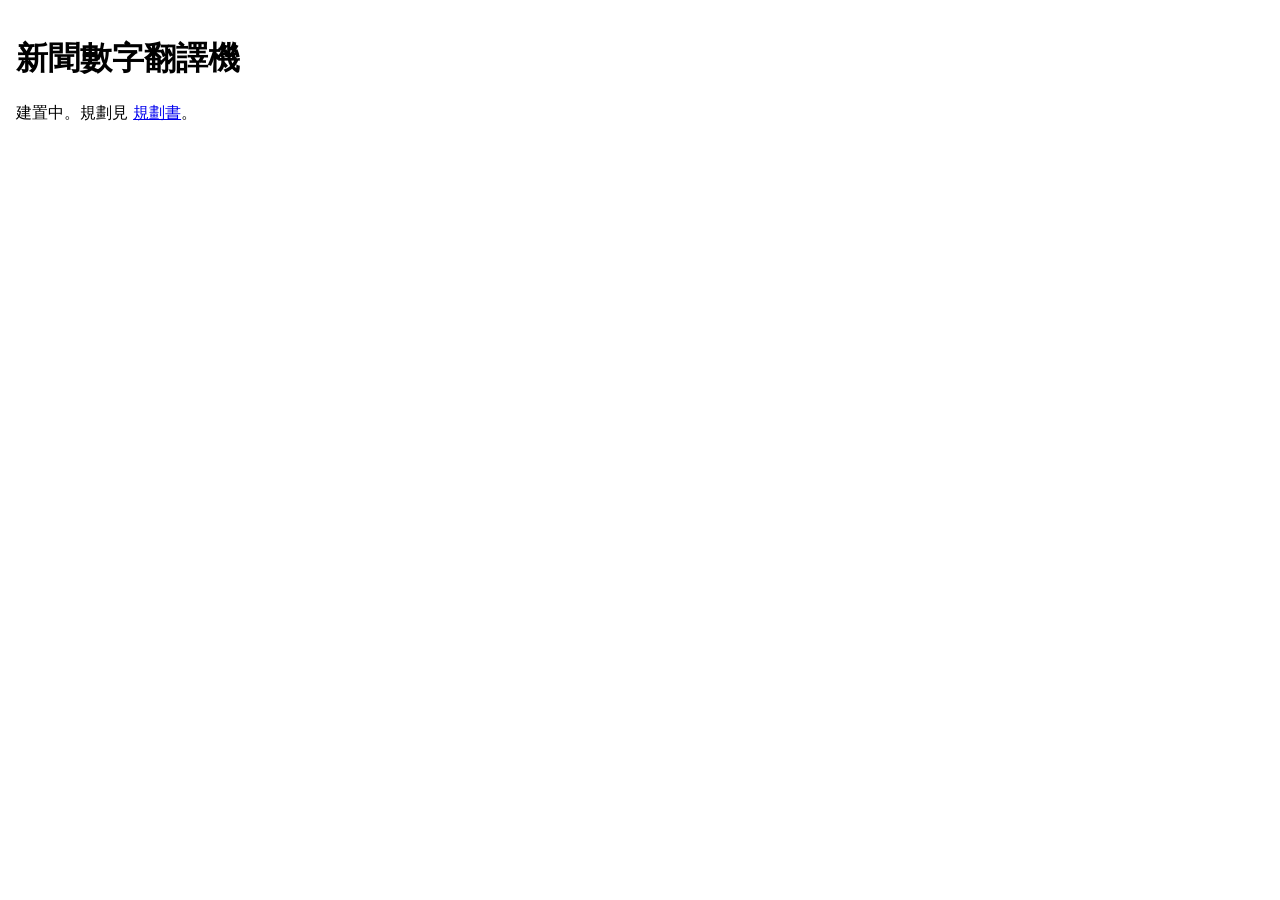
==== index.html @ d548d838 "Initial project scaffold and planning doc Co-Authored-By: Claude Opus 5.5 <noreply@anthropic.com>" ====
<!doctype html>
<html lang="zh-Hant-TW">
<head>
  <meta charset="utf-8">
  <meta name="viewport" content="width=device-width, initial-scale=1">
  <title>新聞數字翻譯機</title>
  <link rel="stylesheet" href="assets/css/style.css">
</head>
<body>
  <main>
    <h1>新聞數字翻譯機</h1>
    <p>建置中。規劃見 <a href="https://github.com/falltwo/news-number-translator/blob/main/docs/規劃書.md">規劃書</a>。</p>
    <!-- TODO(組員):輸入列(月薪/年齡/單價)與新聞卡片容器,見規劃書第 4、5 點 -->
    <section id="cards"></section>
  </main>
  <script src="assets/js/app.js"></script>
</body>
</html>
---- assets/css/style.css ----
/* TODO(組員):手機優先版面,375px 寬不可橫向捲動(規劃書第 8、10 點) */
body { margin: 0; padding: 16px; font-family: system-ui, sans-serif; }
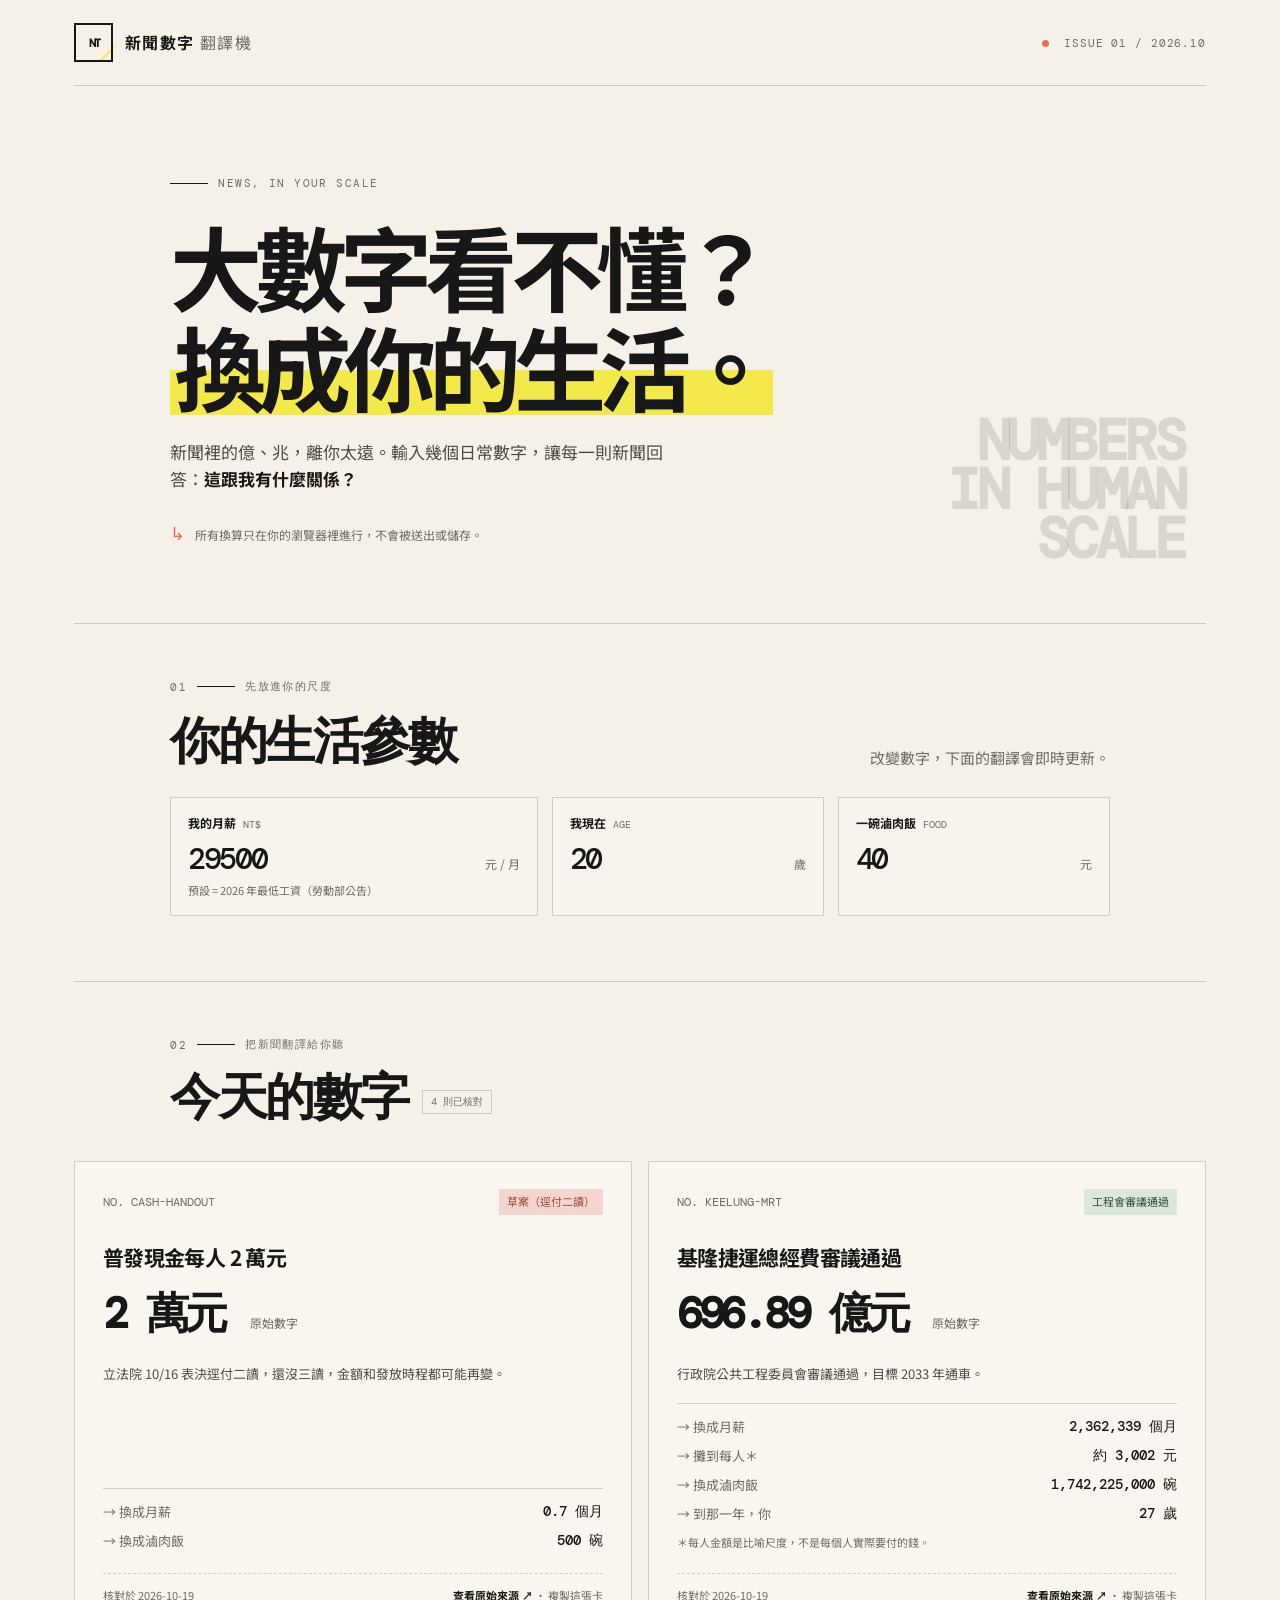
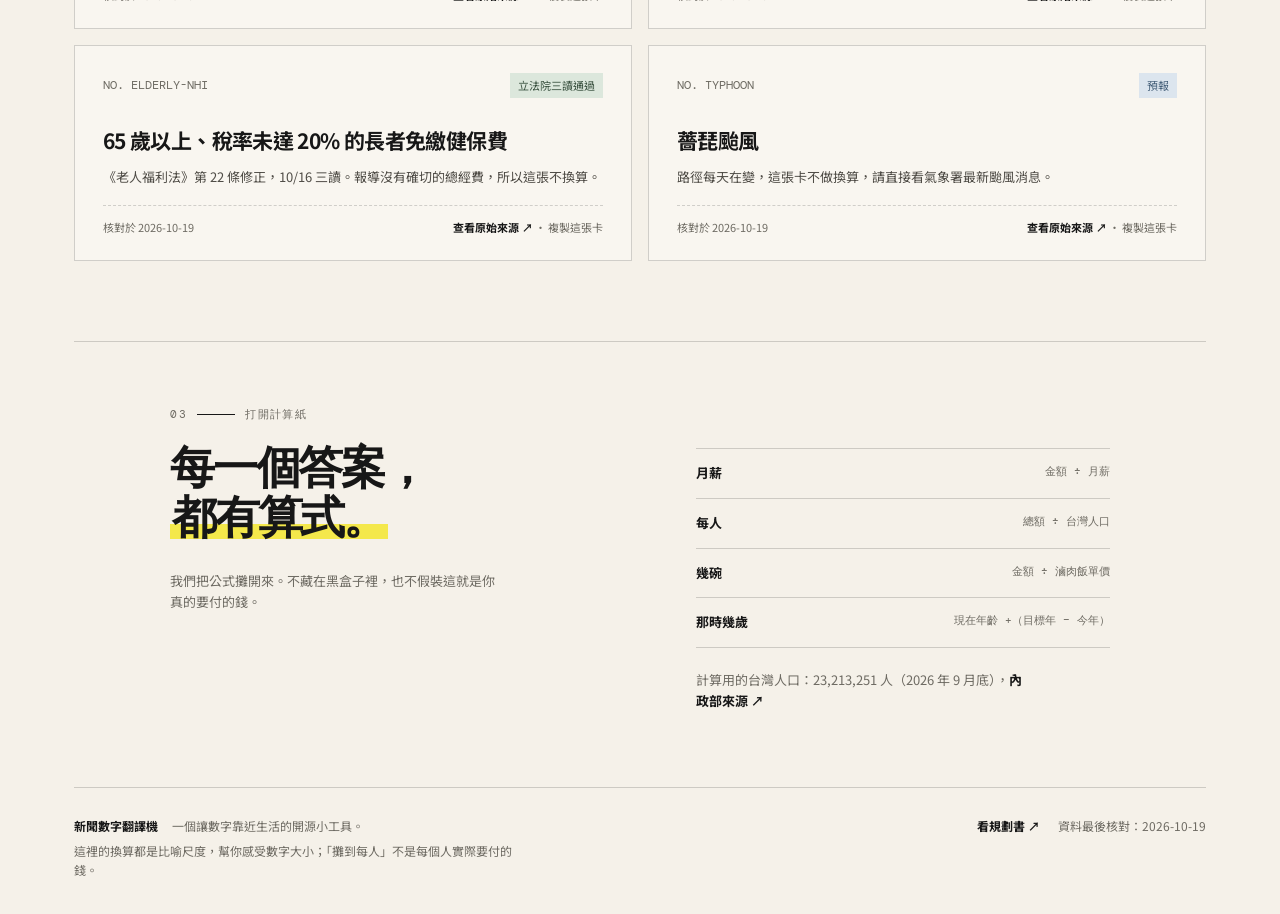
==== commit b04e51f0: "feat: add editorial frontend and first verified news cards - 匯入「報紙編輯台」風格前端（首頁、樣式、換算與渲染、公式測試） - 沒有金額的" ====
--- a/index.html
+++ b/index.html
@@ -3,16 +3,84 @@
 <head>
   <meta charset="utf-8">
   <meta name="viewport" content="width=device-width, initial-scale=1">
-  <title>新聞數字翻譯機</title>
+  <meta name="description" content="把新聞裡看不懂的大數字，翻譯成你的月薪、滷肉飯與未來年齡。">
+  <title>新聞數字翻譯機｜這個數字，換成你的生活是什麼？</title>
+  <link rel="preconnect" href="https://fonts.googleapis.com">
+  <link rel="preconnect" href="https://fonts.gstatic.com" crossorigin>
+  <link href="https://fonts.googleapis.com/css2?family=Noto+Sans+TC:wght@400;500;700;900&display=swap" rel="stylesheet">
   <link rel="stylesheet" href="assets/css/style.css">
 </head>
 <body>
-  <main>
-    <h1>新聞數字翻譯機</h1>
-    <p>建置中。規劃見 <a href="https://github.com/falltwo/news-number-translator/blob/main/docs/規劃書.md">規劃書</a>。</p>
-    <!-- TODO(組員):輸入列(月薪/年齡/單價)與新聞卡片容器,見規劃書第 4、5 點 -->
-    <section id="cards"></section>
-  </main>
+  <div class="site-shell">
+    <header class="site-header">
+      <a class="brand" href="./" aria-label="新聞數字翻譯機首頁">
+        <span class="brand-mark" aria-hidden="true"><span>NT</span><i></i></span>
+        <span class="brand-copy"><strong>新聞數字</strong><em>翻譯機</em></span>
+      </a>
+      <div class="header-meta"><span class="issue-dot"></span> ISSUE 01 / 2026.10</div>
+    </header>
+
+    <main>
+      <section class="hero" aria-labelledby="page-title">
+        <div class="hero-kicker"><span class="line"></span> NEWS, IN YOUR SCALE</div>
+        <h1 id="page-title">大數字看不懂？<br><mark>換成你的生活。</mark></h1>
+        <p class="hero-lede">新聞裡的億、兆，離你太遠。輸入幾個日常數字，讓每一則新聞回答：<strong>這跟我有什麼關係？</strong></p>
+        <div class="hero-note"><span>↳</span> 所有換算只在你的瀏覽器裡進行，不會被送出或儲存。</div>
+      </section>
+
+      <section class="scale-panel" aria-labelledby="scale-title">
+        <div class="section-label"><span>01</span><span class="label-rule"></span><span>先放進你的尺度</span></div>
+        <div class="scale-intro">
+          <h2 id="scale-title">你的生活參數</h2>
+          <p>改變數字，下面的翻譯會即時更新。</p>
+        </div>
+        <form id="settings-form" class="settings-grid">
+          <label class="field field-salary">
+            <span class="field-label">我的月薪 <small>NT$</small></span>
+            <span class="input-wrap"><input id="salary" name="salary" type="number" min="1" step="500" value="29500" inputmode="numeric"><span>元 / 月</span></span>
+            <span class="field-hint">預設 = 2026 年最低工資（勞動部公告）</span>
+          </label>
+          <label class="field">
+            <span class="field-label">我現在 <small>AGE</small></span>
+            <span class="input-wrap"><input id="age" name="age" type="number" min="0" max="120" step="1" value="20" inputmode="numeric"><span>歲</span></span>
+          </label>
+          <label class="field">
+            <span class="field-label">一碗滷肉飯 <small>FOOD</small></span>
+            <span class="input-wrap"><input id="meal" name="meal" type="number" min="1" step="5" value="40" inputmode="numeric"><span>元</span></span>
+          </label>
+        </form>
+      </section>
+
+      <section class="news-section" aria-labelledby="news-title">
+        <div class="section-heading">
+          <div class="section-label"><span>02</span><span class="label-rule"></span><span>把新聞翻譯給你聽</span></div>
+          <div class="heading-row"><h2 id="news-title">今天的數字</h2><span id="item-count" class="count-badge">讀取中</span></div>
+        </div>
+        <div id="data-notice" class="data-notice" hidden></div>
+        <div id="cards" class="cards" aria-live="polite"></div>
+      </section>
+
+      <section class="how-section" aria-labelledby="how-title">
+        <div class="section-label"><span>03</span><span class="label-rule"></span><span>打開計算紙</span></div>
+        <div class="how-layout">
+          <div><h2 id="how-title">每一個答案，<br><mark>都有算式。</mark></h2><p>我們把公式攤開來。不藏在黑盒子裡，也不假裝這就是你真的要付的錢。</p></div>
+          <div class="formula-list">
+            <div><b>月薪</b><span>金額 ÷ 月薪</span></div>
+            <div><b>每人</b><span>總額 ÷ 台灣人口</span></div>
+            <div><b>幾碗</b><span>金額 ÷ 滷肉飯單價</span></div>
+            <div><b>那時幾歲</b><span>現在年齡 +（目標年 − 今年）</span></div>
+            <p id="population-info" class="population-info"></p>
+          </div>
+        </div>
+      </section>
+    </main>
+
+    <footer class="site-footer">
+      <div><strong>新聞數字翻譯機</strong><span>一個讓數字靠近生活的開源小工具。</span><p class="footer-disclaimer">這裡的換算都是比喻尺度，幫你感受數字大小；「攤到每人」不是每個人實際要付的錢。</p></div>
+      <div class="footer-links"><a href="https://github.com/falltwo/news-number-translator/blob/main/docs/%E8%A6%8F%E5%8A%83%E6%9B%B8.md" target="_blank" rel="noreferrer">看規劃書 ↗</a><span id="last-checked">資料尚未核對</span></div>
+    </footer>
+  </div>
+  <div id="toast" class="toast" role="status" aria-live="polite"></div>
   <script src="assets/js/app.js"></script>
 </body>
 </html>
--- a/assets/css/style.css
+++ b/assets/css/style.css
@@ -1,2 +1,6 @@
-/* TODO(組員):手機優先版面,375px 寬不可橫向捲動(規劃書第 8、10 點) */
-body { margin: 0; padding: 16px; font-family: system-ui, sans-serif; }
+@import url('https://fonts.googleapis.com/css2?family=DM+Mono:wght@400;500&family=Newsreader:opsz,wght@6..72,500;6..72,700&display=swap');
+:root{--ink:#171717;--muted:#6e6b63;--paper:#f5f1e9;--paper-deep:#e9e2d6;--yellow:#f4e84b;--coral:#e96d54;--green:#50665a;--line:rgba(23,23,23,.18);--serif:'Newsreader',Georgia,serif;--sans:'Noto Sans TC',system-ui,sans-serif;--mono:'DM Mono',monospace}
+*{box-sizing:border-box}html{scroll-behavior:smooth}body{margin:0;background:var(--paper);color:var(--ink);font-family:var(--sans);font-size:15px;line-height:1.6}a{color:inherit}button,input{font:inherit}.site-shell{max-width:1220px;margin:0 auto;padding:0 44px}.site-header{height:86px;border-bottom:1px solid var(--line);display:flex;align-items:center;justify-content:space-between}.brand{display:flex;align-items:center;gap:12px;text-decoration:none}.brand-mark{width:39px;height:39px;border:2px solid var(--ink);position:relative;display:grid;place-items:center;font:700 12px var(--mono);letter-spacing:-2px}.brand-mark i{position:absolute;width:20px;height:2px;background:var(--yellow);bottom:5px;right:-6px;transform:rotate(-45deg);z-index:-1}.brand-copy{display:flex;gap:6px;align-items:baseline;font-size:16px;letter-spacing:.08em}.brand-copy em{font-style:normal;color:var(--muted);font-weight:400}.header-meta{font:11px var(--mono);letter-spacing:.08em;color:var(--muted)}.issue-dot{display:inline-block;width:7px;height:7px;border-radius:50%;background:var(--coral);margin-right:7px}.hero{padding:90px 8.5% 78px;border-bottom:1px solid var(--line);position:relative}.hero:after{content:'NUMBERS\A IN HUMAN\A SCALE';white-space:pre;position:absolute;right:2%;bottom:60px;color:rgba(23,23,23,.12);font:700 56px/.88 var(--mono);text-align:right;letter-spacing:-.08em}.hero-kicker,.section-label{display:flex;align-items:center;gap:10px;font:11px var(--mono);letter-spacing:.13em;text-transform:uppercase;color:var(--muted)}.line,.label-rule{height:1px;width:38px;background:var(--ink);display:inline-block}.hero h1{font-size:clamp(48px,7.2vw,94px);line-height:1.08;letter-spacing:-.075em;margin:26px 0 23px;max-width:760px;position:relative;z-index:1}.hero mark,.how-section mark{background:linear-gradient(transparent 54%,var(--yellow) 54%,var(--yellow) 87%,transparent 87%);color:inherit;padding:0 .04em}.hero-lede{font-size:17px;max-width:500px;color:#4f4c46;margin:0}.hero-lede strong{color:var(--ink)}.hero-note{margin-top:31px;font-size:12px;color:var(--muted)}.hero-note span{font:18px var(--serif);color:var(--coral);margin-right:7px}.scale-panel{padding:55px 8.5% 65px;border-bottom:1px solid var(--line)}.scale-intro{display:flex;align-items:end;justify-content:space-between;margin:24px 0 23px}.scale-intro h2,.section-heading h2,.how-section h2{font:700 clamp(31px,4vw,50px)/1.12 var(--serif);letter-spacing:-.05em;margin:0}.scale-intro p{color:var(--muted);margin:0 0 4px}.settings-grid{display:grid;grid-template-columns:1.35fr 1fr 1fr;gap:14px}.field{border:1px solid var(--line);padding:15px 17px 16px;background:rgba(255,255,255,.16);transition:border-color .18s,background .18s}.field:focus-within{border-color:var(--ink);background:rgba(244,232,75,.15)}.field-label{display:block;font-size:12px;font-weight:700;margin-bottom:6px}.field-label small{font:10px var(--mono);color:var(--muted);margin-left:4px}.input-wrap{display:flex;align-items:baseline;gap:6px}.input-wrap input{width:100%;min-width:0;border:0;outline:0;background:transparent;color:var(--ink);font:500 30px var(--mono);letter-spacing:-.08em;padding:0}.input-wrap span{white-space:nowrap;color:var(--muted);font-size:12px}.news-section{padding:55px 0 80px}.section-heading{padding:0 8.5%;margin-bottom:31px}.heading-row{display:flex;align-items:center;gap:14px;margin-top:22px}.count-badge{font:10px var(--mono);color:var(--muted);border:1px solid var(--line);padding:4px 8px}.cards{display:grid;grid-template-columns:repeat(2,1fr);gap:16px}.news-card{border:1px solid var(--line);background:#f9f6f0;padding:27px 28px 23px;position:relative;min-height:330px;display:flex;flex-direction:column;animation:rise .4s ease both}.news-card:nth-child(2){animation-delay:.06s}.card-top{display:flex;justify-content:space-between;align-items:center;margin-bottom:28px}.card-index{font:12px var(--mono);color:var(--muted)}.status{font-size:11px;padding:4px 8px;background:var(--paper-deep)}.status.approved{background:#dce7dc;color:#38503e}.status.draft{background:#f5d6ce;color:#9b4939}.status.forecast{background:#dce5ee;color:#435e78}.card-title{font-size:21px;line-height:1.35;margin:0 0 8px;letter-spacing:-.03em}.raw-number{font:700 clamp(29px,4vw,43px)/1.1 var(--mono);letter-spacing:-.1em;margin:11px 0 23px;word-break:break-all}.raw-number small{font:12px var(--sans);font-weight:400;letter-spacing:0;color:var(--muted);margin-left:4px}.translations{border-top:1px solid var(--line);padding-top:13px;display:grid;gap:8px;margin-top:auto}.translation{display:flex;justify-content:space-between;gap:10px;font-size:13px}.translation span{color:var(--muted)}.translation strong{font:500 14px var(--mono);text-align:right}.card-foot{display:flex;align-items:center;justify-content:space-between;margin-top:21px;padding-top:13px;border-top:1px dashed var(--line);font-size:11px;color:var(--muted)}.card-foot a{text-decoration:none;color:var(--ink);font-weight:700}.copy-btn{border:0;background:transparent;color:var(--muted);cursor:pointer;padding:0;font-size:11px}.copy-btn:hover{color:var(--ink)}.data-notice{margin:0 8.5% 20px;padding:15px 17px;background:#ede5d7;border-left:3px solid var(--coral);font-size:13px;color:#5e554b}.empty-state{grid-column:1/-1;border:1px dashed var(--line);padding:50px 30px;text-align:center}.empty-state .empty-icon{font:38px var(--serif);color:var(--coral)}.empty-state h3{font:700 24px var(--serif);margin:10px 0 5px}.empty-state p{color:var(--muted);font-size:13px;margin:0 auto;max-width:440px}.how-section{border-top:1px solid var(--line);padding:65px 8.5% 75px}.how-layout{display:grid;grid-template-columns:1fr 1fr;gap:12%;margin-top:26px}.how-section h2{font-size:45px}.how-layout>div>p{color:var(--muted);max-width:330px;font-size:13px;margin-top:22px}.formula-list{border-top:1px solid var(--line)}.formula-list div{display:flex;justify-content:space-between;gap:15px;border-bottom:1px solid var(--line);padding:14px 0;font-size:13px}.formula-list b{font-weight:700}.formula-list span{color:var(--muted);font-family:var(--mono);font-size:11px}.site-footer{border-top:1px solid var(--line);padding:28px 0 35px;display:flex;justify-content:space-between;gap:20px;font-size:12px;color:var(--muted)}.site-footer strong{color:var(--ink);margin-right:14px}.footer-links{display:flex;gap:18px}.footer-links a{color:var(--ink);font-weight:700;text-decoration:none}.toast{position:fixed;bottom:24px;left:50%;transform:translate(-50%,20px);background:var(--ink);color:var(--paper);padding:10px 15px;font-size:12px;opacity:0;pointer-events:none;transition:opacity .2s,transform .2s}.toast.show{opacity:1;transform:translate(-50%,0)}@keyframes rise{from{opacity:0;transform:translateY(10px)}to{opacity:1;transform:translateY(0)}}
+.news-card.info-card{min-height:0}.info-card .card-foot{margin-top:auto}.card-note{font-size:13px;color:#4f4c46;margin:4px 0 18px}.card-footnote{font-size:11px;color:var(--muted);margin:10px 0 0}.population-info{font-size:12px;color:var(--muted);margin:14px 0 0}.population-info a{color:var(--ink);font-weight:700;text-decoration:none}.footer-disclaimer{margin:6px 0 0;max-width:460px}.field-hint{display:block;margin-top:4px;font-size:11px;color:var(--muted)}
+@media (max-width:720px){.site-shell{padding:0 20px}.site-header{height:70px}.header-meta{font-size:9px}.brand-copy{font-size:14px}.hero{padding:66px 0 58px}.hero:after{font-size:31px;right:0;bottom:22px;opacity:.8}.hero h1{font-size:56px;line-height:1.05;margin-top:22px;max-width:95%}.hero-lede{font-size:15px;max-width:90%}.scale-panel{padding:41px 0 48px}.scale-intro{display:block;margin-top:20px}.scale-intro p{margin-top:7px}.settings-grid{grid-template-columns:1fr;gap:9px}.field{padding:12px 14px}.input-wrap input{font-size:26px}.news-section{padding:43px 0 58px}.section-heading{padding:0;margin-bottom:24px}.heading-row{margin-top:17px}.cards{grid-template-columns:1fr;gap:12px}.news-card{padding:22px 20px 19px;min-height:300px}.raw-number{font-size:34px}.how-section{padding:50px 0 58px}.how-layout{grid-template-columns:1fr;gap:34px}.how-section h2{font-size:40px}.site-footer{display:block;padding-bottom:28px}.site-footer>div{margin-bottom:11px}.footer-links{display:flex;flex-wrap:wrap;gap:9px 17px}.data-notice{margin:0 0 18px}.empty-state{padding:38px 18px}}
+@media (max-width:375px){.site-shell{padding:0 16px}.hero h1{font-size:48px}.header-meta{display:none}.brand-copy{font-size:13px}.news-card{padding-left:16px;padding-right:16px}.translation{font-size:12px}}
